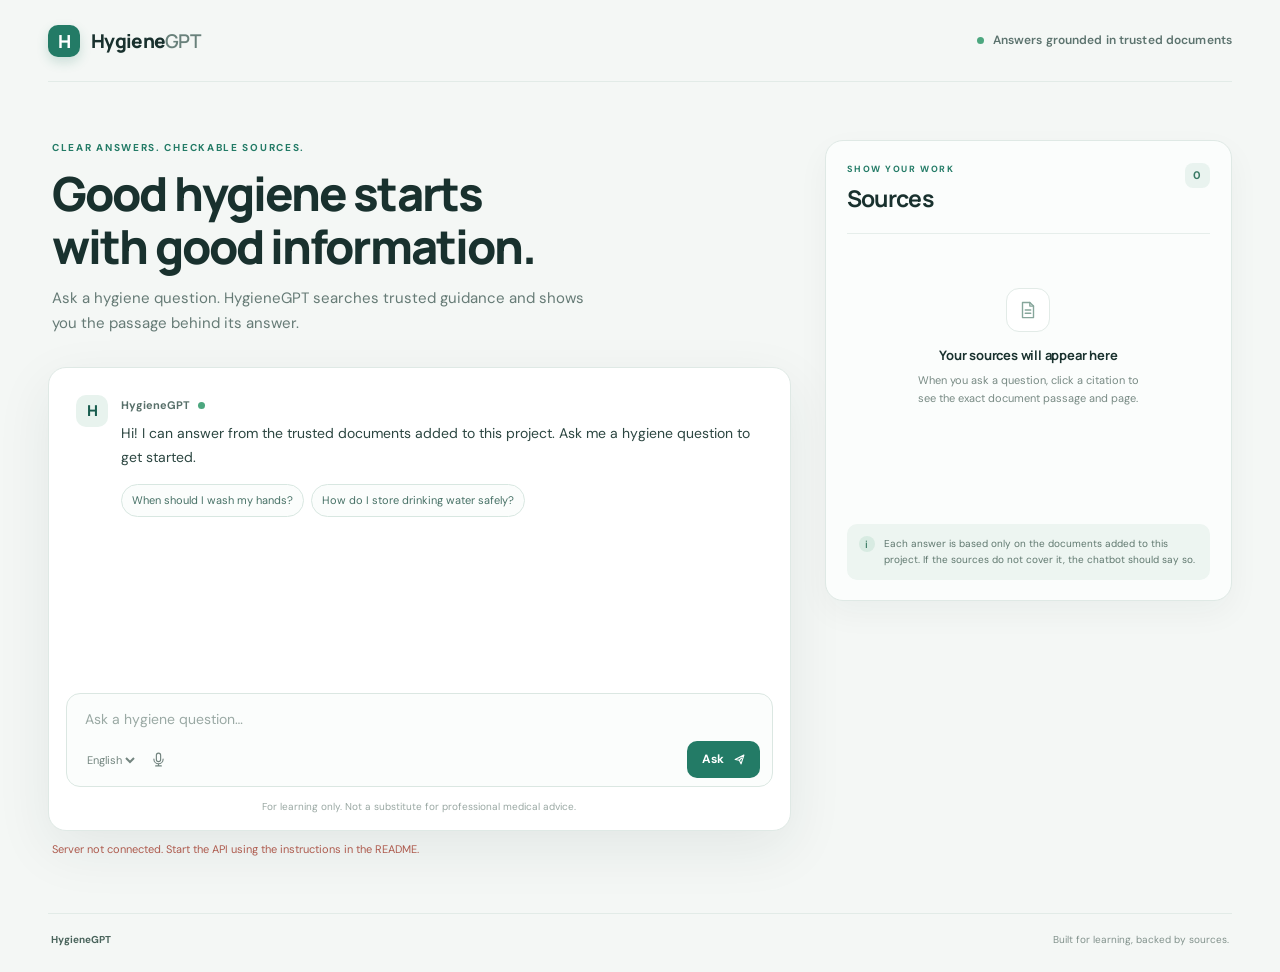
==== frontend/index.html @ 1ba76d88 "Fix project layout and runtime dependencies" ====
<!doctype html>
<html lang="en">
  <head>
    <meta charset="utf-8" />
    <meta name="viewport" content="width=device-width, initial-scale=1" />
    <meta name="theme-color" content="#f4f7f5" />
    <meta name="description" content="Ask hygiene questions and check the trusted source passages behind each answer." />
    <title>HygieneGPT — answers you can verify</title>
    <link rel="preconnect" href="https://fonts.googleapis.com" />
    <link rel="preconnect" href="https://fonts.gstatic.com" crossorigin />
    <link href="https://fonts.googleapis.com/css2?family=DM+Sans:wght@400;500;600;700&family=Manrope:wght@500;600;700;800&display=swap" rel="stylesheet" />
    <link rel="stylesheet" href="styles.css" />
  </head>
  <body>
    <div class="page-shell">
      <header class="topbar">
        <a class="brand" href="#" aria-label="HygieneGPT home">
          <span class="brand-mark" aria-hidden="true">H</span>
          <span>Hygiene<span class="brand-light">GPT</span></span>
        </a>
        <div class="trust-label"><span class="status-dot"></span> Answers grounded in trusted documents</div>
      </header>

      <main class="layout">
        <section class="chat-column" aria-labelledby="page-title">
          <div class="intro">
            <p class="eyebrow">CLEAR ANSWERS. CHECKABLE SOURCES.</p>
            <h1 id="page-title">Good hygiene starts<br />with good information.</h1>
            <p class="intro-copy">Ask a hygiene question. HygieneGPT searches trusted guidance and shows you the passage behind its answer.</p>
          </div>

          <section class="chat-card" aria-label="HygieneGPT chat">
            <div id="conversation" class="conversation" aria-live="polite">
              <div class="message assistant-message welcome-message">
                <div class="avatar" aria-hidden="true">H</div>
                <div class="message-content">
                  <div class="message-label">HygieneGPT <span class="label-dot"></span></div>
                  <p>Hi! I can answer from the trusted documents added to this project. Ask me a hygiene question to get started.</p>
                  <div class="suggestions" aria-label="Example questions">
                    <button class="suggestion" type="button">When should I wash my hands?</button>
                    <button class="suggestion" type="button">How do I store drinking water safely?</button>
                  </div>
                </div>
              </div>
            </div>

            <form id="chat-form" class="composer">
              <label class="sr-only" for="question-input">Ask a hygiene question</label>
              <textarea id="question-input" rows="1" maxlength="1000" placeholder="Ask a hygiene question…" required></textarea>
              <div class="composer-actions">
                <div class="voice-controls">
                  <label class="sr-only" for="voice-language">Voice language</label>
                  <select id="voice-language" aria-label="Voice language">
                    <option value="en-IN">English</option>
                    <option value="ta-IN">தமிழ்</option>
                  </select>
                  <button id="mic-button" class="icon-button" type="button" aria-label="Speak your question" title="Speak your question">
                    <svg viewBox="0 0 24 24" aria-hidden="true"><rect x="9" y="3" width="6" height="12" rx="3"></rect><path d="M5.5 11.5a6.5 6.5 0 0 0 13 0M12 18v3m-4 0h8"></path></svg>
                  </button>
                </div>
                <button id="send-button" class="send-button" type="submit" aria-label="Send question">
                  <span>Ask</span>
                  <svg viewBox="0 0 24 24" aria-hidden="true"><path d="m5 12 14-7-4.5 14-2.7-5.8L5 12Z"></path><path d="m11.8 13.2 3.6-3.6"></path></svg>
                </button>
              </div>
            </form>
            <p class="fine-print">For learning only. Not a substitute for professional medical advice.</p>
          </section>

          <div id="connection-status" class="connection-status" role="status">Connecting to the HygieneGPT server…</div>
        </section>

        <aside class="sources-column" aria-labelledby="sources-title">
          <div class="sources-heading">
            <div>
              <p class="eyebrow">SHOW YOUR WORK</p>
              <h2 id="sources-title">Sources</h2>
            </div>
            <span class="source-count" id="source-count">0</span>
          </div>
          <div id="sources-list" class="sources-list">
            <div class="empty-sources">
              <div class="empty-icon" aria-hidden="true">
                <svg viewBox="0 0 24 24"><path d="M6 3.75h8l4 4v12.5H6z"></path><path d="M14 3.75v4h4M9 12h6m-6 3.5h6"></path></svg>
              </div>
              <h3>Your sources will appear here</h3>
              <p>When you ask a question, click a citation to see the exact document passage and page.</p>
            </div>
          </div>
          <div class="source-note"><span class="note-icon" aria-hidden="true">i</span><p>Each answer is based only on the documents added to this project. If the sources do not cover it, the chatbot should say so.</p></div>
        </aside>
      </main>

      <footer class="footer"><span>HygieneGPT</span><span>Built for learning, backed by sources.</span></footer>
    </div>
    <script src="app.js" defer></script>
  </body>
</html>
---- frontend/styles.css ----
:root {
  color-scheme: light;
  --ink: #19312e;
  --muted: #667b76;
  --line: #dfe9e5;
  --green: #237b66;
  --green-dark: #185c4e;
  --mint: #e8f3ee;
  --paper: #ffffff;
  --wash: #f4f7f5;
  --shadow: 0 18px 55px rgba(22, 56, 47, 0.08);
}

* { box-sizing: border-box; }

body {
  margin: 0;
  background: var(--wash);
  color: var(--ink);
  font-family: "DM Sans", sans-serif;
  line-height: 1.55;
}

button, textarea, select { font: inherit; }
button { cursor: pointer; }

.page-shell { max-width: 1320px; margin: 0 auto; padding: 0 48px; }
.topbar { height: 82px; display: flex; align-items: center; justify-content: space-between; border-bottom: 1px solid #e2ebe7; }
.brand { display: inline-flex; align-items: center; gap: 11px; color: var(--ink); text-decoration: none; font: 800 19px Manrope, sans-serif; letter-spacing: -0.7px; }
.brand-mark { width: 32px; height: 32px; display: grid; place-items: center; border-radius: 10px; background: var(--green); color: white; font: 800 18px Manrope, sans-serif; box-shadow: 0 5px 12px rgba(35, 123, 102, .2); }
.brand-light { font-weight: 600; color: #69817b; }
.trust-label { display: flex; align-items: center; gap: 9px; color: #5c736e; font-size: 12px; font-weight: 600; letter-spacing: .01em; }
.status-dot, .label-dot { width: 7px; height: 7px; display: inline-block; border-radius: 50%; background: #4ca77f; }

.layout { display: grid; grid-template-columns: minmax(0, 1.55fr) minmax(290px, .85fr); gap: 34px; padding: 58px 0 55px; align-items: start; }
.intro { margin: 0 0 30px 4px; }
.eyebrow { margin: 0 0 11px; color: var(--green); font-size: 10px; font-weight: 700; letter-spacing: .17em; }
h1, h2, h3, p { margin-top: 0; }
h1, h2, h3 { font-family: Manrope, sans-serif; }
h1 { margin-bottom: 13px; font-size: clamp(32px, 4.1vw, 47px); line-height: 1.13; letter-spacing: -1.9px; font-weight: 800; }
.intro-copy { max-width: 560px; margin-bottom: 0; color: var(--muted); font-size: 15px; line-height: 1.7; }

.chat-card { overflow: hidden; border: 1px solid var(--line); border-radius: 18px; background: var(--paper); box-shadow: var(--shadow); }
.conversation { min-height: 325px; max-height: 530px; overflow-y: auto; padding: 27px 27px 20px; scroll-behavior: smooth; }
.message { display: flex; align-items: flex-start; gap: 13px; margin-bottom: 22px; }
.avatar { flex: 0 0 32px; width: 32px; height: 32px; display: grid; place-items: center; border-radius: 10px; background: var(--mint); color: var(--green-dark); font: 800 15px Manrope, sans-serif; }
.message-content { min-width: 0; flex: 1; }
.message-label { display: flex; align-items: center; gap: 8px; margin: 2px 0 7px; color: #58706a; font-size: 11px; font-weight: 700; }
.message-content p { margin-bottom: 0; color: #2c4641; font-size: 14px; line-height: 1.72; white-space: pre-wrap; overflow-wrap: anywhere; }
.user-message { justify-content: flex-end; }
.user-message .message-content { flex: 0 1 auto; max-width: 82%; padding: 12px 15px; border-radius: 15px 15px 4px 15px; background: var(--green); color: white; }
.user-message .message-content p { color: white; }
.user-message .message-label { display: none; }
.user-avatar { background: #e9efed; color: #657771; }
.assistant-answer { margin-top: 10px; }
.citation-inline { display: inline; margin: 0 1px; padding: 0 4px; border: 0; border-radius: 5px; background: #e4f2ec; color: #166149; font-size: .88em; font-weight: 700; }
.citation-inline:hover, .citation-inline:focus-visible { outline: 2px solid #5bb095; outline-offset: 1px; }
.suggestions { display: flex; flex-wrap: wrap; gap: 7px; margin-top: 15px; }
.suggestion { padding: 7px 10px; border: 1px solid #d8e7e1; border-radius: 999px; background: #fbfdfc; color: #477166; font-size: 11px; transition: background .15s, border-color .15s; }
.suggestion:hover { background: var(--mint); border-color: #b5d6c9; }
.message-tools { display: flex; gap: 8px; margin-top: 10px; }
.speak-answer { display: inline-flex; align-items: center; gap: 5px; padding: 0; border: 0; background: transparent; color: #71837e; font-size: 11px; }
.speak-answer svg { width: 14px; height: 14px; fill: none; stroke: currentColor; stroke-width: 1.6; stroke-linecap: round; stroke-linejoin: round; }
.typing-indicator { color: #71837e; font-size: 13px; }

.composer { margin: 0 17px; padding: 13px 12px 8px 16px; border: 1px solid #dbe7e2; border-radius: 14px; background: #fbfdfc; transition: border-color .15s, box-shadow .15s; }
.composer:focus-within { border-color: #8bbfac; box-shadow: 0 0 0 3px rgba(73, 155, 125, .11); }
.composer textarea { display: block; width: 100%; max-height: 105px; resize: none; border: 0; outline: 0; background: transparent; color: var(--ink); font-size: 14px; line-height: 1.55; }
.composer textarea::placeholder { color: #9aa9a4; }
.composer-actions { display: flex; align-items: center; justify-content: space-between; margin-top: 9px; }
.voice-controls { display: flex; align-items: center; gap: 5px; }
.voice-controls select { max-width: 92px; border: 0; outline: 0; background: transparent; color: #73857f; font-size: 11px; cursor: pointer; }
.icon-button { width: 30px; height: 30px; display: grid; place-items: center; border: 0; border-radius: 9px; background: transparent; color: #71837e; }
.icon-button:hover { background: #e9f2ee; color: var(--green); }
.icon-button svg { width: 17px; height: 17px; fill: none; stroke: currentColor; stroke-width: 1.6; stroke-linecap: round; stroke-linejoin: round; }
.icon-button.listening { background: #fae8e6; color: #bd5348; animation: pulse 1.2s ease-in-out infinite; }
.send-button { display: flex; align-items: center; gap: 8px; padding: 9px 13px 9px 15px; border: 0; border-radius: 10px; background: var(--green); color: white; font-size: 12px; font-weight: 700; transition: background .15s, transform .15s; }
.send-button:hover { background: var(--green-dark); transform: translateY(-1px); }
.send-button:disabled { opacity: .6; cursor: wait; transform: none; }
.send-button svg { width: 15px; height: 15px; fill: none; stroke: currentColor; stroke-width: 1.8; stroke-linecap: round; stroke-linejoin: round; }
.fine-print { margin: 12px 18px 15px; color: #9aa8a3; text-align: center; font-size: 10px; }
.connection-status { min-height: 22px; padding: 10px 4px 0; color: #71827c; font-size: 11px; }
.connection-status.online { color: #3e846b; }
.connection-status.offline { color: #ae5b4e; }

.sources-column { padding: 22px 21px 20px; border: 1px solid var(--line); border-radius: 18px; background: #fbfdfc; box-shadow: 0 12px 32px rgba(22, 56, 47, .045); }
.sources-heading { display: flex; justify-content: space-between; align-items: flex-start; padding-bottom: 16px; border-bottom: 1px solid #e6eeeb; }
.sources-heading .eyebrow { margin-bottom: 4px; font-size: 9px; }
h2 { margin: 0; font-size: 23px; letter-spacing: -.7px; }
.source-count { min-width: 25px; height: 25px; display: grid; place-items: center; border-radius: 8px; background: #e9f3ef; color: #397964; font-size: 11px; font-weight: 700; }
.sources-list { min-height: 290px; padding: 17px 0; }
.empty-sources { padding: 37px 10px 28px; text-align: center; }
.empty-icon { width: 44px; height: 44px; display: grid; place-items: center; margin: 0 auto 13px; border: 1px solid #e2ebe7; border-radius: 13px; background: white; color: #86a69b; }
.empty-icon svg { width: 22px; height: 22px; fill: none; stroke: currentColor; stroke-width: 1.5; stroke-linecap: round; stroke-linejoin: round; }
.empty-sources h3 { margin-bottom: 6px; font-size: 13px; letter-spacing: -.2px; }
.empty-sources p { max-width: 235px; margin: 0 auto; color: #788a84; font-size: 11px; line-height: 1.65; }
.source-card { margin-bottom: 12px; padding: 13px; border: 1px solid #e2ebe7; border-radius: 12px; background: white; transition: border-color .15s, background .15s, box-shadow .15s; scroll-margin: 16px; }
.source-card:last-child { margin-bottom: 0; }
.source-card.highlighted { border-color: #72b399; background: #f4fbf7; box-shadow: 0 0 0 3px rgba(80, 160, 127, .11); }
.source-card-top { display: flex; justify-content: space-between; gap: 8px; align-items: flex-start; margin-bottom: 8px; }
.source-id { flex: 0 0 auto; padding: 3px 6px; border-radius: 5px; background: #e8f3ee; color: #277459; font-size: 9px; font-weight: 700; }
.source-title { margin: 0; color: #294640; font-size: 11px; font-weight: 700; line-height: 1.45; }
.source-meta { margin: 3px 0 8px; color: #82918c; font-size: 10px; }
.source-excerpt { margin: 0; padding: 9px; border-left: 2px solid #a9cfbd; border-radius: 0 6px 6px 0; background: #f7faf8; color: #62756e; font-size: 10px; line-height: 1.6; white-space: pre-wrap; }
.source-link { display: inline-block; margin-top: 8px; color: #277459; font-size: 10px; font-weight: 700; text-decoration: none; }
.source-link:hover { text-decoration: underline; }
.source-note { display: flex; gap: 9px; padding: 12px; border-radius: 10px; background: #edf5f1; }
.note-icon { flex: 0 0 auto; width: 16px; height: 16px; display: grid; place-items: center; border-radius: 50%; background: #d8ebe2; color: #45826c; font: 700 10px Manrope, sans-serif; }
.source-note p { margin: 0; color: #60786f; font-size: 10px; line-height: 1.6; }
.footer { display: flex; justify-content: space-between; padding: 18px 3px 25px; border-top: 1px solid #e2ebe7; color: #82928c; font-size: 10px; }
.footer span:first-child { color: #49635b; font-weight: 700; }
.sr-only { position: absolute; width: 1px; height: 1px; padding: 0; margin: -1px; overflow: hidden; clip: rect(0,0,0,0); white-space: nowrap; border: 0; }

@keyframes pulse { 50% { box-shadow: 0 0 0 5px rgba(189, 83, 72, .12); } }

@media (max-width: 900px) {
  .page-shell { padding: 0 28px; }
  .layout { grid-template-columns: minmax(0, 1.3fr) minmax(260px, .8fr); gap: 20px; }
}
@media (max-width: 720px) {
  .page-shell { padding: 0 18px; }
  .topbar { height: 68px; }
  .trust-label { max-width: 150px; font-size: 10px; text-align: right; }
  .layout { grid-template-columns: 1fr; gap: 23px; padding: 39px 0 38px; }
  .intro { margin-left: 2px; }
  h1 { font-size: 36px; }
  .conversation { min-height: 300px; padding: 21px 18px 15px; }
  .sources-column { padding: 18px; }
  .sources-list { min-height: 120px; }
  .empty-sources { padding: 20px 10px; }
  .footer { padding-bottom: 20px; }
}
@media (max-width: 390px) {
  .page-shell { padding: 0 13px; }
  .brand { font-size: 17px; }
  .trust-label { max-width: 130px; font-size: 9px; }
  h1 { font-size: 32px; }
}
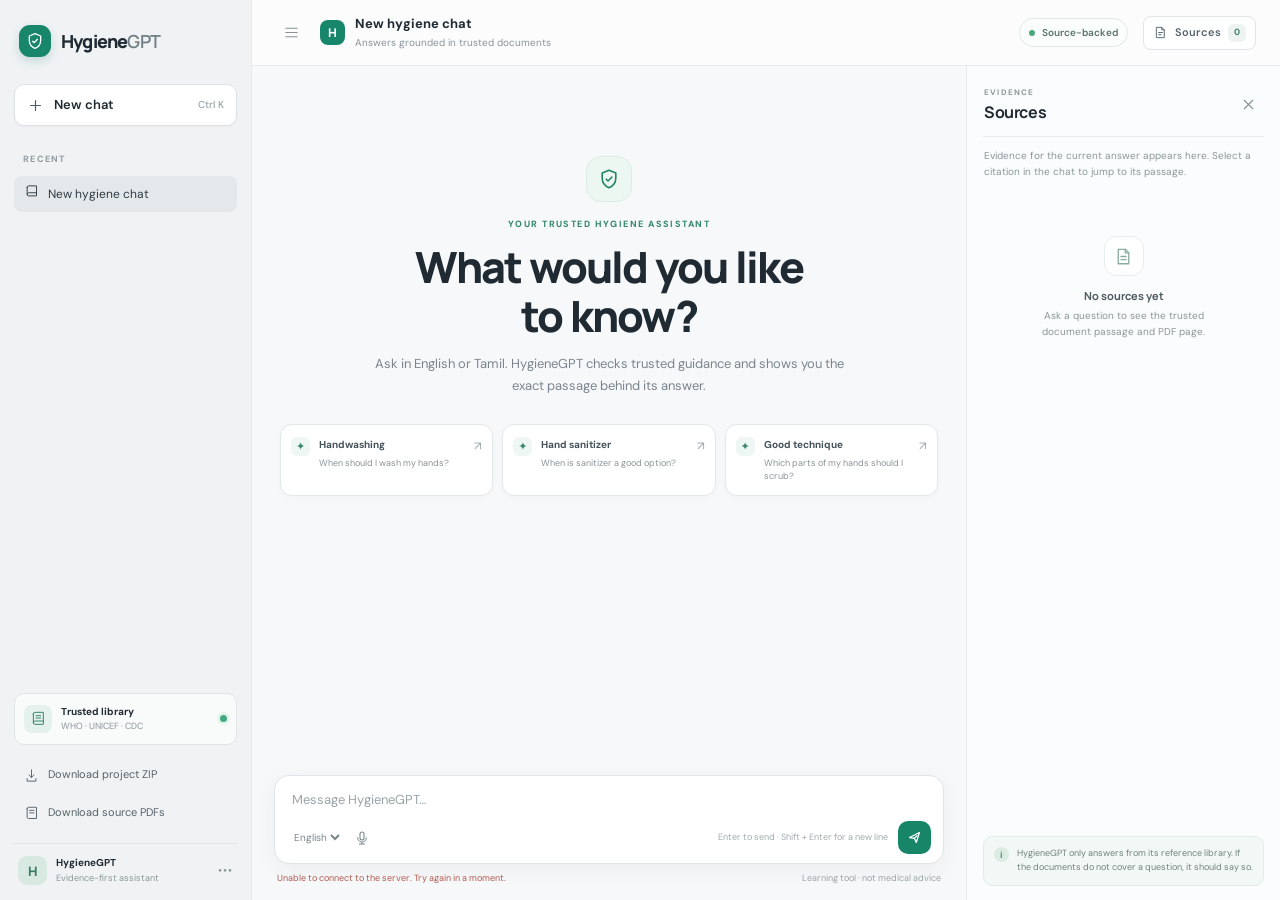
==== commit 9aa3c581: "Refresh the chatbot interface" ====
--- a/frontend/index.html
+++ b/frontend/index.html
@@ -3,95 +3,173 @@
   <head>
     <meta charset="utf-8" />
     <meta name="viewport" content="width=device-width, initial-scale=1" />
-    <meta name="theme-color" content="#f4f7f5" />
-    <meta name="description" content="Ask hygiene questions and check the trusted source passages behind each answer." />
-    <title>HygieneGPT — answers you can verify</title>
+    <meta name="theme-color" content="#f7f8fa" />
+    <meta name="description" content="A hygiene assistant that answers from trusted sources and shows the evidence behind every answer." />
+    <title>HygieneGPT — trusted answers</title>
     <link rel="preconnect" href="https://fonts.googleapis.com" />
     <link rel="preconnect" href="https://fonts.gstatic.com" crossorigin />
     <link href="https://fonts.googleapis.com/css2?family=DM+Sans:wght@400;500;600;700&family=Manrope:wght@500;600;700;800&display=swap" rel="stylesheet" />
     <link rel="stylesheet" href="styles.css" />
   </head>
   <body>
-    <div class="page-shell">
-      <header class="topbar">
-        <a class="brand" href="#" aria-label="HygieneGPT home">
-          <span class="brand-mark" aria-hidden="true">H</span>
-          <span>Hygiene<span class="brand-light">GPT</span></span>
+    <div class="app-shell" id="app-shell">
+      <aside class="sidebar" id="sidebar" aria-label="Chat navigation">
+        <a class="brand" href="/" aria-label="HygieneGPT home">
+          <span class="brand-mark" aria-hidden="true">
+            <svg viewBox="0 0 24 24"><path d="M12 3.2 5.2 6v5.3c0 4.3 2.8 7.8 6.8 9.5 4-1.7 6.8-5.2 6.8-9.5V6L12 3.2Z"></path><path d="m9.2 12.2 1.8 1.8 3.9-4"></path></svg>
+          </span>
+          <span class="brand-name">Hygiene<span>GPT</span></span>
         </a>
-        <div class="trust-label"><span class="status-dot"></span> Answers grounded in trusted documents</div>
-      </header>
 
-      <main class="layout">
-        <section class="chat-column" aria-labelledby="page-title">
-          <div class="intro">
-            <p class="eyebrow">CLEAR ANSWERS. CHECKABLE SOURCES.</p>
-            <h1 id="page-title">Good hygiene starts<br />with good information.</h1>
-            <p class="intro-copy">Ask a hygiene question. HygieneGPT searches trusted guidance and shows you the passage behind its answer.</p>
+        <button id="new-chat-button" class="new-chat-button" type="button">
+          <svg viewBox="0 0 24 24" aria-hidden="true"><path d="M12 5v14M5 12h14"></path></svg>
+          <span>New chat</span>
+          <span class="shortcut">Ctrl K</span>
+        </button>
+
+        <div class="sidebar-section">
+          <p class="sidebar-label">RECENT</p>
+          <nav id="history-list" class="history-list" aria-label="Recent chats"></nav>
+          <p id="history-empty" class="history-empty">Your chats in this tab will show here.</p>
+        </div>
+
+        <div class="sidebar-spacer"></div>
+
+        <section class="library-card" aria-label="Trusted reference library">
+          <div class="library-icon" aria-hidden="true">
+            <svg viewBox="0 0 24 24"><path d="M5 4.5A2.5 2.5 0 0 1 7.5 2H20v18H7.5A2.5 2.5 0 0 1 5 17.5v-13Z"></path><path d="M5 17.5A2.5 2.5 0 0 1 7.5 15H20M9 7h7m-7 3.5h7"></path></svg>
           </div>
+          <div>
+            <strong>Trusted library</strong>
+            <span>WHO · UNICEF · CDC</span>
+          </div>
+          <span class="library-status" aria-label="Available"></span>
+        </section>
 
-          <section class="chat-card" aria-label="HygieneGPT chat">
-            <div id="conversation" class="conversation" aria-live="polite">
-              <div class="message assistant-message welcome-message">
-                <div class="avatar" aria-hidden="true">H</div>
-                <div class="message-content">
-                  <div class="message-label">HygieneGPT <span class="label-dot"></span></div>
-                  <p>Hi! I can answer from the trusted documents added to this project. Ask me a hygiene question to get started.</p>
-                  <div class="suggestions" aria-label="Example questions">
-                    <button class="suggestion" type="button">When should I wash my hands?</button>
-                    <button class="suggestion" type="button">How do I store drinking water safely?</button>
+        <div class="download-links">
+          <a href="/downloads/HygieneGPT-Chatbot-Starter.zip" download>
+            <svg viewBox="0 0 24 24" aria-hidden="true"><path d="M12 3v12m0 0 4-4m-4 4-4-4M5 17v4h14v-4"></path></svg>
+            <span>Download project ZIP</span>
+          </a>
+          <a href="/downloads/HygieneGPT-Trusted-References.zip" download>
+            <svg viewBox="0 0 24 24" aria-hidden="true"><path d="M5 4.5A2.5 2.5 0 0 1 7.5 2H20v18H7.5A2.5 2.5 0 0 1 5 17.5v-13Z"></path><path d="M9 7h7m-7 4h7"></path></svg>
+            <span>Download source PDFs</span>
+          </a>
+        </div>
+
+        <div class="sidebar-user">
+          <span class="user-avatar" aria-hidden="true">H</span>
+          <span class="user-label"><strong>HygieneGPT</strong><small>Evidence-first assistant</small></span>
+          <span class="more-dots" aria-hidden="true">•••</span>
+        </div>
+      </aside>
+
+      <main class="main-area">
+        <header class="topbar">
+          <button id="sidebar-toggle" class="header-icon mobile-only" type="button" aria-label="Open chat menu">
+            <svg viewBox="0 0 24 24" aria-hidden="true"><path d="M4 6h16M4 12h16M4 18h16"></path></svg>
+          </button>
+          <div class="topbar-title">
+            <span class="mobile-brand-mark" aria-hidden="true">H</span>
+            <div><strong id="active-chat-title">New hygiene chat</strong><span>Answers grounded in trusted documents</span></div>
+          </div>
+          <div class="topbar-actions">
+            <span class="trust-pill"><span class="status-dot"></span> Source-backed</span>
+            <button id="sources-toggle" class="sources-toggle" type="button" aria-expanded="true" aria-controls="sources-panel">
+              <svg viewBox="0 0 24 24" aria-hidden="true"><path d="M6 3.75h8l4 4v12.5H6z"></path><path d="M14 3.75v4h4M9 12h6m-6 3.5h4"></path></svg>
+              <span>Sources</span>
+              <span class="source-count" id="source-count">0</span>
+            </button>
+          </div>
+        </header>
+
+        <div class="workspace" id="workspace">
+          <section class="chat-panel" aria-label="Chat">
+            <div class="chat-scroll-area">
+              <section id="welcome" class="welcome">
+                <div class="welcome-mark" aria-hidden="true">
+                  <svg viewBox="0 0 24 24"><path d="M12 3.2 5.2 6v5.3c0 4.3 2.8 7.8 6.8 9.5 4-1.7 6.8-5.2 6.8-9.5V6L12 3.2Z"></path><path d="m9.2 12.2 1.8 1.8 3.9-4"></path></svg>
+                </div>
+                <p class="welcome-eyebrow">YOUR TRUSTED HYGIENE ASSISTANT</p>
+                <h1>What would you like<br class="desktop-break" /> to know?</h1>
+                <p class="welcome-copy">Ask in English or Tamil. HygieneGPT checks trusted guidance and shows you the exact passage behind its answer.</p>
+                <div class="suggestions" aria-label="Suggested questions">
+                  <button class="suggestion" type="button">
+                    <span class="suggestion-icon" aria-hidden="true">✦</span>
+                    <span><strong>Handwashing</strong><small>When should I wash my hands?</small></span>
+                    <span class="suggestion-arrow" aria-hidden="true">↗</span>
+                  </button>
+                  <button class="suggestion" type="button">
+                    <span class="suggestion-icon" aria-hidden="true">✦</span>
+                    <span><strong>Hand sanitizer</strong><small>When is sanitizer a good option?</small></span>
+                    <span class="suggestion-arrow" aria-hidden="true">↗</span>
+                  </button>
+                  <button class="suggestion" type="button">
+                    <span class="suggestion-icon" aria-hidden="true">✦</span>
+                    <span><strong>Good technique</strong><small>Which parts of my hands should I scrub?</small></span>
+                    <span class="suggestion-arrow" aria-hidden="true">↗</span>
+                  </button>
+                </div>
+              </section>
+
+              <div id="conversation" class="conversation" aria-live="polite"></div>
+            </div>
+
+            <div class="composer-area">
+              <form id="chat-form" class="composer">
+                <label class="sr-only" for="question-input">Ask a hygiene question</label>
+                <textarea id="question-input" rows="1" maxlength="1000" placeholder="Message HygieneGPT…" required></textarea>
+                <div class="composer-toolbar">
+                  <div class="voice-controls">
+                    <label class="sr-only" for="voice-language">Voice language</label>
+                    <select id="voice-language" aria-label="Voice language">
+                      <option value="en-IN">English</option>
+                      <option value="ta-IN">தமிழ்</option>
+                    </select>
+                    <button id="mic-button" class="icon-button" type="button" aria-label="Speak your question" title="Speak your question">
+                      <svg viewBox="0 0 24 24" aria-hidden="true"><rect x="9" y="3" width="6" height="12" rx="3"></rect><path d="M5.5 11.5a6.5 6.5 0 0 0 13 0M12 18v3m-4 0h8"></path></svg>
+                    </button>
                   </div>
+                  <span class="composer-hint">Enter to send · Shift + Enter for a new line</span>
+                  <button id="send-button" class="send-button" type="submit" aria-label="Send message">
+                    <svg viewBox="0 0 24 24" aria-hidden="true"><path d="m5 12 14-7-4.5 14-2.7-5.8L5 12Z"></path><path d="m11.8 13.2 3.6-3.6"></path></svg>
+                  </button>
                 </div>
+              </form>
+              <div class="composer-footer">
+                <span id="connection-status" class="connection-status" role="status">Connecting to the trusted library…</span>
+                <span class="fine-print">Learning tool · not medical advice</span>
               </div>
             </div>
-
-            <form id="chat-form" class="composer">
-              <label class="sr-only" for="question-input">Ask a hygiene question</label>
-              <textarea id="question-input" rows="1" maxlength="1000" placeholder="Ask a hygiene question…" required></textarea>
-              <div class="composer-actions">
-                <div class="voice-controls">
-                  <label class="sr-only" for="voice-language">Voice language</label>
-                  <select id="voice-language" aria-label="Voice language">
-                    <option value="en-IN">English</option>
-                    <option value="ta-IN">தமிழ்</option>
-                  </select>
-                  <button id="mic-button" class="icon-button" type="button" aria-label="Speak your question" title="Speak your question">
-                    <svg viewBox="0 0 24 24" aria-hidden="true"><rect x="9" y="3" width="6" height="12" rx="3"></rect><path d="M5.5 11.5a6.5 6.5 0 0 0 13 0M12 18v3m-4 0h8"></path></svg>
-                  </button>
-                </div>
-                <button id="send-button" class="send-button" type="submit" aria-label="Send question">
-                  <span>Ask</span>
-                  <svg viewBox="0 0 24 24" aria-hidden="true"><path d="m5 12 14-7-4.5 14-2.7-5.8L5 12Z"></path><path d="m11.8 13.2 3.6-3.6"></path></svg>
-                </button>
-              </div>
-            </form>
-            <p class="fine-print">For learning only. Not a substitute for professional medical advice.</p>
           </section>
 
-          <div id="connection-status" class="connection-status" role="status">Connecting to the HygieneGPT server…</div>
-        </section>
-
-        <aside class="sources-column" aria-labelledby="sources-title">
-          <div class="sources-heading">
-            <div>
-              <p class="eyebrow">SHOW YOUR WORK</p>
-              <h2 id="sources-title">Sources</h2>
+          <aside id="sources-panel" class="sources-column" aria-labelledby="sources-title">
+            <div class="sources-heading">
+              <div>
+                <p class="sources-kicker">EVIDENCE</p>
+                <h2 id="sources-title">Sources</h2>
+              </div>
+              <button id="sources-close" class="header-icon" type="button" aria-label="Close sources panel">
+                <svg viewBox="0 0 24 24" aria-hidden="true"><path d="m6 6 12 12M18 6 6 18"></path></svg>
+              </button>
             </div>
-            <span class="source-count" id="source-count">0</span>
-          </div>
-          <div id="sources-list" class="sources-list">
-            <div class="empty-sources">
-              <div class="empty-icon" aria-hidden="true">
-                <svg viewBox="0 0 24 24"><path d="M6 3.75h8l4 4v12.5H6z"></path><path d="M14 3.75v4h4M9 12h6m-6 3.5h6"></path></svg>
+            <p class="sources-description">Evidence for the current answer appears here. Select a citation in the chat to jump to its passage.</p>
+            <div id="sources-list" class="sources-list">
+              <div class="empty-sources">
+                <div class="empty-icon" aria-hidden="true">
+                  <svg viewBox="0 0 24 24"><path d="M6 3.75h8l4 4v12.5H6z"></path><path d="M14 3.75v4h4M9 12h6m-6 3.5h6"></path></svg>
+                </div>
+                <h3>No sources yet</h3>
+                <p>Ask a question to see the trusted document passage and PDF page.</p>
               </div>
-              <h3>Your sources will appear here</h3>
-              <p>When you ask a question, click a citation to see the exact document passage and page.</p>
             </div>
-          </div>
-          <div class="source-note"><span class="note-icon" aria-hidden="true">i</span><p>Each answer is based only on the documents added to this project. If the sources do not cover it, the chatbot should say so.</p></div>
-        </aside>
+            <div class="source-note">
+              <span class="note-icon" aria-hidden="true">i</span>
+              <p>HygieneGPT only answers from its reference library. If the documents do not cover a question, it should say so.</p>
+            </div>
+          </aside>
+        </div>
       </main>
-
-      <footer class="footer"><span>HygieneGPT</span><span>Built for learning, backed by sources.</span></footer>
     </div>
     <script src="app.js" defer></script>
   </body>
--- a/frontend/styles.css
+++ b/frontend/styles.css
@@ -1,138 +1,197 @@
 :root {
   color-scheme: light;
-  --ink: #19312e;
-  --muted: #667b76;
-  --line: #dfe9e5;
-  --green: #237b66;
-  --green-dark: #185c4e;
-  --mint: #e8f3ee;
-  --paper: #ffffff;
-  --wash: #f4f7f5;
-  --shadow: 0 18px 55px rgba(22, 56, 47, 0.08);
+  --ink: #202a32;
+  --muted: #7b858d;
+  --line: #e4e8eb;
+  --green: #168568;
+  --green-dark: #0e6c54;
+  --mint: #e8f4ef;
+  --paper: #fff;
+  --canvas: #f7f8fa;
+  --sidebar: #f0f2f4;
+  --shadow: 0 12px 40px rgba(31, 48, 57, .06);
 }
-
 * { box-sizing: border-box; }
-
-body {
-  margin: 0;
-  background: var(--wash);
-  color: var(--ink);
-  font-family: "DM Sans", sans-serif;
-  line-height: 1.55;
+html, body { width: 100%; min-height: 100%; margin: 0; }
+body { background: var(--canvas); color: var(--ink); font: 14px/1.55 "DM Sans", system-ui, sans-serif; }
+button, textarea, select { font: inherit; }
+button { color: inherit; cursor: pointer; }
+button:focus-visible, a:focus-visible, select:focus-visible, textarea:focus-visible { outline: 3px solid rgba(22, 133, 104, .28); outline-offset: 2px; }
+.app-shell { min-height: 100dvh; display: grid; grid-template-columns: 252px minmax(0, 1fr); }
+.sidebar { display: flex; flex-direction: column; min-width: 0; height: 100dvh; position: sticky; top: 0; padding: 22px 14px 12px; background: var(--sidebar); border-right: 1px solid #e7eaed; }
+.brand { display: flex; align-items: center; gap: 10px; min-height: 38px; margin: 0 5px 24px; color: var(--ink); text-decoration: none; }
+.brand-mark { width: 32px; height: 32px; display: grid; place-items: center; border-radius: 11px; background: #17866b; color: #fff; box-shadow: 0 4px 10px rgba(18, 121, 93, .2); }
+.brand-mark svg, .welcome-mark svg { width: 20px; height: 20px; fill: none; stroke: currentColor; stroke-width: 1.6; stroke-linecap: round; stroke-linejoin: round; }
+.brand-name { font: 800 18px Manrope, sans-serif; letter-spacing: -.8px; }
+.brand-name span { color: #6e7e83; font-weight: 600; }
+.new-chat-button { width: 100%; display: flex; align-items: center; gap: 10px; min-height: 42px; padding: 0 12px; border: 1px solid #dde2e6; border-radius: 10px; background: #fff; font-size: 13px; font-weight: 600; box-shadow: 0 1px 2px rgba(16, 34, 42, .03); }
+.new-chat-button:hover { border-color: #bdc9c8; background: #fbfcfc; }
+.new-chat-button svg { width: 17px; height: 17px; fill: none; stroke: #4a6066; stroke-width: 1.7; stroke-linecap: round; }
+.shortcut { margin-left: auto; color: #98a2a7; font-size: 10px; font-weight: 500; }
+.sidebar-section { margin-top: 27px; }
+.sidebar-label { margin: 0 9px 9px; color: #929ba0; font-size: 9px; font-weight: 700; letter-spacing: .14em; }
+.history-list { display: grid; gap: 3px; }
+.history-item { width: 100%; overflow: hidden; display: flex; align-items: center; gap: 9px; min-height: 36px; padding: 0 10px; border: 0; border-radius: 8px; background: transparent; color: #56636b; text-align: left; font-size: 12px; }
+.history-item:hover, .history-item.active { background: #e4e8eb; color: #2f3c43; }
+.history-item svg { flex: 0 0 auto; width: 15px; height: 15px; fill: none; stroke: currentColor; stroke-width: 1.5; stroke-linecap: round; stroke-linejoin: round; }
+.history-item span { overflow: hidden; text-overflow: ellipsis; white-space: nowrap; }
+.history-empty { margin: 0 9px; color: #98a1a6; font-size: 11px; line-height: 1.6; }
+.sidebar-spacer { flex: 1; min-height: 16px; }
+.library-card { display: flex; align-items: center; gap: 9px; padding: 10px 9px; border: 1px solid #e0e5e8; border-radius: 10px; background: rgba(255,255,255,.62); }
+.library-icon { width: 28px; height: 28px; flex: 0 0 auto; display: grid; place-items: center; border-radius: 8px; background: #e4f1ec; color: #2e8066; }
+.library-icon svg { width: 16px; height: 16px; fill: none; stroke: currentColor; stroke-width: 1.4; stroke-linecap: round; stroke-linejoin: round; }
+.library-card strong, .library-card span:not(.library-status) { display: block; }
+.library-card strong { font-size: 10px; font-weight: 700; }
+.library-card span:not(.library-status) { margin-top: 1px; color: #8a9599; font-size: 9px; }
+.library-status { width: 7px; height: 7px; flex: 0 0 auto; margin-left: auto; border-radius: 50%; background: #45a77f; box-shadow: 0 0 0 3px #e4f5ed; }
+.download-links { display: grid; gap: 4px; margin: 13px 1px 13px; }
+.download-links a { display: flex; align-items: center; gap: 9px; min-height: 34px; padding: 0 9px; border-radius: 8px; color: #56636b; text-decoration: none; font-size: 11px; }
+.download-links a:hover { background: #e6eaed; color: #30424a; }
+.download-links svg { width: 15px; height: 15px; fill: none; stroke: currentColor; stroke-width: 1.5; stroke-linecap: round; stroke-linejoin: round; }
+.sidebar-user { display: flex; align-items: center; gap: 9px; padding: 12px 4px 3px; border-top: 1px solid #dfe4e7; }
+.user-avatar { width: 29px; height: 29px; display: grid; place-items: center; border-radius: 9px; background: #d7e9e1; color: #397b64; font: 800 13px Manrope, sans-serif; }
+.user-label { min-width: 0; display: grid; line-height: 1.25; }
+.user-label strong { font-size: 10px; font-weight: 700; }
+.user-label small { margin-top: 3px; color: #8b969a; font-size: 9px; }
+.more-dots { margin-left: auto; color: #879297; letter-spacing: 1px; font-size: 11px; }
+.main-area { min-width: 0; min-height: 100dvh; display: flex; flex-direction: column; }
+.topbar { height: 66px; flex: 0 0 auto; display: flex; align-items: center; gap: 14px; padding: 0 24px; border-bottom: 1px solid #e8ebed; background: rgba(255,255,255,.68); }
+.topbar-title { min-width: 0; display: flex; align-items: center; gap: 10px; }
+.topbar-title > div { display: grid; gap: 1px; }
+.topbar-title strong { max-width: 400px; overflow: hidden; text-overflow: ellipsis; white-space: nowrap; font-size: 13px; font-weight: 700; }
+.topbar-title span:not(.mobile-brand-mark) { color: #899398; font-size: 10px; }
+.topbar-actions { display: flex; align-items: center; gap: 15px; margin-left: auto; }
+.trust-pill { display: flex; align-items: center; gap: 7px; padding: 6px 9px; border: 1px solid #e0e9e5; border-radius: 999px; background: #fbfdfc; color: #59736a; font-size: 10px; font-weight: 600; }
+.status-dot { width: 6px; height: 6px; border-radius: 50%; background: #4ca77f; }
+.sources-toggle { display: flex; align-items: center; gap: 7px; padding: 7px 9px; border: 1px solid #e0e5e8; border-radius: 8px; background: #fff; color: #56636b; font-size: 11px; font-weight: 600; }
+.sources-toggle:hover { border-color: #b8c9c3; color: #236c57; }
+.sources-toggle svg { width: 15px; height: 15px; fill: none; stroke: currentColor; stroke-width: 1.5; stroke-linecap: round; stroke-linejoin: round; }
+.source-count { min-width: 18px; height: 18px; display: grid; place-items: center; border-radius: 6px; background: #edf3f0; color: #43816b; font-size: 9px; font-weight: 700; }
+.mobile-only, .mobile-brand-mark { display: none; }
+.header-icon { width: 30px; height: 30px; display: grid; place-items: center; border: 0; border-radius: 7px; background: transparent; color: #849095; }
+.header-icon:hover { background: #f0f3f4; color: #475a60; }
+.header-icon svg { width: 17px; height: 17px; fill: none; stroke: currentColor; stroke-width: 1.6; stroke-linecap: round; }
+.workspace { flex: 1; min-height: 0; display: grid; grid-template-columns: minmax(0, 1fr) 314px; }
+.chat-panel { min-width: 0; min-height: calc(100dvh - 66px); display: flex; flex-direction: column; }
+.chat-scroll-area { flex: 1; min-height: 0; overflow: auto; }
+.welcome { max-width: 810px; margin: clamp(52px, 10vh, 112px) auto 36px; padding: 0 28px; text-align: center; }
+.welcome-mark { width: 46px; height: 46px; display: grid; place-items: center; margin: 0 auto 16px; border: 1px solid #dbece4; border-radius: 15px; background: #ecf7f2; color: #218466; }
+.welcome-mark svg { width: 24px; height: 24px; }
+.welcome-eyebrow { margin: 0 0 10px; color: #31856c; font-size: 9px; font-weight: 700; letter-spacing: .16em; }
+h1, h2, h3 { font-family: Manrope, "DM Sans", sans-serif; }
+.welcome h1 { margin: 0; font-size: clamp(30px, 4vw, 43px); line-height: 1.14; letter-spacing: -1.8px; font-weight: 800; }
+.welcome-copy { max-width: 475px; margin: 13px auto 27px; color: #7b858d; font-size: 13px; line-height: 1.7; }
+.suggestions { display: grid; grid-template-columns: repeat(3, minmax(0, 1fr)); gap: 9px; text-align: left; }
+.suggestion { min-width: 0; display: flex; align-items: flex-start; gap: 9px; padding: 12px 10px; border: 1px solid #e3e8eb; border-radius: 12px; background: #fff; text-align: left; box-shadow: 0 2px 7px rgba(30, 48, 56, .025); transition: border-color .15s, box-shadow .15s, transform .15s; }
+.suggestion:hover { transform: translateY(-2px); border-color: #a8cec0; box-shadow: 0 6px 18px rgba(32, 92, 72, .08); }
+.suggestion-icon { width: 19px; height: 19px; flex: 0 0 auto; display: grid; place-items: center; border-radius: 6px; background: #eef7f3; color: #38866c; font-size: 11px; }
+.suggestion > span:nth-child(2) { min-width: 0; display: grid; gap: 4px; }
+.suggestion strong { color: #435159; font-size: 10px; font-weight: 700; }
+.suggestion small { color: #899398; font-size: 9px; line-height: 1.45; }
+.suggestion-arrow { margin-left: auto; color: #9aa5a8; font-size: 12px; }
+.conversation { width: min(810px, 100%); margin: 0 auto; padding: 0 28px 30px; scroll-behavior: smooth; }
+.message { display: flex; align-items: flex-start; gap: 12px; margin: 21px 0; }
+.avatar { width: 29px; height: 29px; flex: 0 0 auto; display: grid; place-items: center; border-radius: 9px; background: #e7f2ed; color: #28775e; font: 800 13px Manrope, sans-serif; }
+.message-content { min-width: 0; flex: 1; }
+.message-label { display: flex; align-items: center; gap: 7px; margin: 1px 0 6px; color: #59676d; font-size: 10px; font-weight: 700; }
+.label-dot { width: 6px; height: 6px; display: inline-block; border-radius: 50%; background: #50a27e; }
+.message-content p { margin: 0; color: #39474d; font-size: 13px; line-height: 1.75; white-space: pre-wrap; overflow-wrap: anywhere; }
+.user-message { justify-content: flex-end; margin: 19px 0; }
+.user-message .message-content { flex: 0 1 auto; max-width: 80%; padding: 11px 14px; border-radius: 15px 15px 4px 15px; background: #edf0f2; }
+.user-message .message-content p { color: #354249; }
+.user-message .message-label { display: none; }
+.assistant-answer { margin-top: 8px !important; }
+.citation-inline { display: inline; margin: 0 2px; padding: 1px 5px; border: 1px solid #d7ebe3; border-radius: 5px; background: #eff8f4; color: #177452; font-size: .85em; font-weight: 700; }
+.citation-inline:hover, .citation-inline:focus-visible { outline: 2px solid #74b89e; outline-offset: 1px; }
+.message-tools { display: flex; gap: 9px; margin-top: 9px; }
+.speak-answer { display: inline-flex; align-items: center; gap: 5px; padding: 0; border: 0; background: transparent; color: #879297; font-size: 10px; }
+.speak-answer:hover { color: #2d8066; }
+.speak-answer svg { width: 14px; height: 14px; fill: none; stroke: currentColor; stroke-width: 1.6; stroke-linecap: round; stroke-linejoin: round; }
+.typing-indicator { color: #7c8a8e !important; font-size: 12px !important; }
+.typing-indicator::after { display: inline-block; content: ""; width: 15px; animation: dots 1.1s steps(4, end) infinite; }
+.composer-area { width: min(850px, 100%); flex: 0 0 auto; margin: 0 auto; padding: 8px 22px 14px; }
+.composer { padding: 12px 12px 9px 15px; border: 1px solid #dfe5e8; border-radius: 15px; background: #fff; box-shadow: 0 6px 20px rgba(31, 48, 57, .055); transition: border-color .15s, box-shadow .15s; }
+.composer:focus-within { border-color: #9fc9b8; box-shadow: 0 0 0 3px rgba(44, 147, 109, .1), 0 6px 20px rgba(31, 48, 57, .055); }
+.composer textarea { display: block; width: 100%; max-height: 132px; resize: none; border: 0; outline: 0; background: transparent; color: var(--ink); font-size: 13px; line-height: 1.6; }
+.composer textarea::placeholder { color: #9aa4a8; }
+.composer-toolbar { display: flex; align-items: center; gap: 10px; margin-top: 8px; }
+.voice-controls { display: flex; align-items: center; gap: 4px; }
+.voice-controls select { max-width: 86px; border: 0; outline: 0; background: transparent; color: #79878b; font-size: 10px; cursor: pointer; }
+.icon-button { width: 29px; height: 29px; display: grid; place-items: center; border: 0; border-radius: 8px; background: transparent; color: #78868a; }
+.icon-button:hover { background: #edf4f1; color: var(--green); }
+.icon-button svg { width: 16px; height: 16px; fill: none; stroke: currentColor; stroke-width: 1.6; stroke-linecap: round; stroke-linejoin: round; }
+.icon-button.listening { background: #fae8e6; color: #bd5348; animation: pulse 1.2s ease-in-out infinite; }
+.composer-hint { margin-left: auto; color: #a2abae; font-size: 9px; }
+.send-button { width: 33px; height: 33px; display: grid; place-items: center; border: 0; border-radius: 10px; background: #168568; color: #fff; transition: background .15s, transform .15s; }
+.send-button:hover { transform: translateY(-1px); background: #0e6c54; }
+.send-button:disabled { opacity: .6; cursor: wait; transform: none; }
+.send-button svg { width: 17px; height: 17px; fill: none; stroke: currentColor; stroke-width: 1.8; stroke-linecap: round; stroke-linejoin: round; }
+.composer-footer { display: flex; justify-content: space-between; gap: 12px; padding: 8px 3px 0; color: #9aa4a8; font-size: 9px; }
+.connection-status.online { color: #52816d; }
+.connection-status.offline { color: #b35b50; }
+.fine-print { text-align: right; }
+.sources-column { min-width: 0; min-height: calc(100dvh - 66px); display: flex; flex-direction: column; padding: 18px 16px 14px; border-left: 1px solid #e7ebed; background: #fbfcfd; }
+.sources-heading { display: flex; align-items: center; justify-content: space-between; gap: 10px; padding: 2px 1px 13px; border-bottom: 1px solid #e9edef; }
+.sources-kicker { margin: 0 0 3px; color: #8a9999; font-size: 8px; font-weight: 700; letter-spacing: .15em; }
+.sources-heading h2 { margin: 0; font: 700 16px Manrope, sans-serif; letter-spacing: -.4px; }
+.sources-description { margin: 11px 1px 4px; color: #8a969a; font-size: 10px; line-height: 1.55; }
+.sources-list { min-height: 0; flex: 1; overflow-y: auto; padding: 9px 0 12px; }
+.empty-sources { padding: 44px 9px 20px; text-align: center; }
+.empty-icon { width: 40px; height: 40px; display: grid; place-items: center; margin: 0 auto 12px; border: 1px solid #e7ecee; border-radius: 12px; background: #fff; color: #8aaba0; }
+.empty-icon svg { width: 21px; height: 21px; fill: none; stroke: currentColor; stroke-width: 1.5; stroke-linecap: round; stroke-linejoin: round; }
+.empty-sources h3 { margin: 0 0 5px; color: #4c5a60; font: 700 11px Manrope, sans-serif; }
+.empty-sources p { max-width: 210px; margin: 0 auto; color: #8b969a; font-size: 10px; line-height: 1.6; }
+.source-card { margin: 7px 0 10px; padding: 11px; border: 1px solid #e4e9eb; border-radius: 10px; background: #fff; transition: border-color .15s, background .15s, box-shadow .15s; scroll-margin: 10px; }
+.source-card.highlighted { border-color: #78b99e; background: #f3faf6; box-shadow: 0 0 0 3px rgba(80, 160, 127, .1); }
+.source-card-top { display: flex; justify-content: space-between; gap: 8px; align-items: flex-start; margin-bottom: 7px; }
+.source-id { flex: 0 0 auto; padding: 3px 5px; border-radius: 5px; background: #e9f4ef; color: #277558; font-size: 8px; font-weight: 700; }
+.source-title { margin: 0; color: #354950; font-size: 10px; font-weight: 700; line-height: 1.45; }
+.source-meta { margin: 3px 0 0; color: #879499; font-size: 9px; line-height: 1.4; }
+.source-excerpt { max-height: 240px; overflow: auto; margin: 9px 0 0; padding: 8px; border-left: 2px solid #a8cfbd; border-radius: 0 6px 6px 0; background: #f7faf8; color: #65756f; font-size: 9px; line-height: 1.65; white-space: pre-wrap; }
+.source-link { display: inline-block; margin-top: 7px; color: #26775b; font-size: 9px; font-weight: 700; text-decoration: none; }
+.source-link:hover { text-decoration: underline; }
+.source-note { display: flex; gap: 8px; margin-top: auto; padding: 10px; border: 1px solid #e4ece8; border-radius: 9px; background: #f2f8f5; }
+.note-icon { width: 15px; height: 15px; flex: 0 0 auto; display: grid; place-items: center; border-radius: 50%; background: #dbece3; color: #47836d; font: 700 9px Manrope, sans-serif; }
+.source-note p { margin: 0; color: #70827a; font-size: 9px; line-height: 1.55; }
+.mobile-brand-mark { width: 25px; height: 25px; display: grid; place-items: center; border-radius: 8px; background: #17866b; color: #fff; font: 800 12px Manrope, sans-serif; }
+.sr-only { position: absolute; width: 1px; height: 1px; padding: 0; margin: -1px; overflow: hidden; clip: rect(0,0,0,0); white-space: nowrap; border: 0; }
+@keyframes pulse { 50% { box-shadow: 0 0 0 5px rgba(189, 83, 72, .12); } }
+@keyframes dots { 0% { content: ""; } 25% { content: "."; } 50% { content: ".."; } 75%, 100% { content: "..."; } }
+@media (max-width: 1080px) {
+  .app-shell { grid-template-columns: 220px minmax(0, 1fr); }
+  .workspace { grid-template-columns: minmax(0, 1fr) 285px; }
+  .suggestions { grid-template-columns: 1fr; max-width: 430px; margin: 0 auto; }
 }
-
-button, textarea, select { font: inherit; }
-button { cursor: pointer; }
-
-.page-shell { max-width: 1320px; margin: 0 auto; padding: 0 48px; }
-.topbar { height: 82px; display: flex; align-items: center; justify-content: space-between; border-bottom: 1px solid #e2ebe7; }
-.brand { display: inline-flex; align-items: center; gap: 11px; color: var(--ink); text-decoration: none; font: 800 19px Manrope, sans-serif; letter-spacing: -0.7px; }
-.brand-mark { width: 32px; height: 32px; display: grid; place-items: center; border-radius: 10px; background: var(--green); color: white; font: 800 18px Manrope, sans-serif; box-shadow: 0 5px 12px rgba(35, 123, 102, .2); }
-.brand-light { font-weight: 600; color: #69817b; }
-.trust-label { display: flex; align-items: center; gap: 9px; color: #5c736e; font-size: 12px; font-weight: 600; letter-spacing: .01em; }
-.status-dot, .label-dot { width: 7px; height: 7px; display: inline-block; border-radius: 50%; background: #4ca77f; }
-
-.layout { display: grid; grid-template-columns: minmax(0, 1.55fr) minmax(290px, .85fr); gap: 34px; padding: 58px 0 55px; align-items: start; }
-.intro { margin: 0 0 30px 4px; }
-.eyebrow { margin: 0 0 11px; color: var(--green); font-size: 10px; font-weight: 700; letter-spacing: .17em; }
-h1, h2, h3, p { margin-top: 0; }
-h1, h2, h3 { font-family: Manrope, sans-serif; }
-h1 { margin-bottom: 13px; font-size: clamp(32px, 4.1vw, 47px); line-height: 1.13; letter-spacing: -1.9px; font-weight: 800; }
-.intro-copy { max-width: 560px; margin-bottom: 0; color: var(--muted); font-size: 15px; line-height: 1.7; }
-
-.chat-card { overflow: hidden; border: 1px solid var(--line); border-radius: 18px; background: var(--paper); box-shadow: var(--shadow); }
-.conversation { min-height: 325px; max-height: 530px; overflow-y: auto; padding: 27px 27px 20px; scroll-behavior: smooth; }
-.message { display: flex; align-items: flex-start; gap: 13px; margin-bottom: 22px; }
-.avatar { flex: 0 0 32px; width: 32px; height: 32px; display: grid; place-items: center; border-radius: 10px; background: var(--mint); color: var(--green-dark); font: 800 15px Manrope, sans-serif; }
-.message-content { min-width: 0; flex: 1; }
-.message-label { display: flex; align-items: center; gap: 8px; margin: 2px 0 7px; color: #58706a; font-size: 11px; font-weight: 700; }
-.message-content p { margin-bottom: 0; color: #2c4641; font-size: 14px; line-height: 1.72; white-space: pre-wrap; overflow-wrap: anywhere; }
-.user-message { justify-content: flex-end; }
-.user-message .message-content { flex: 0 1 auto; max-width: 82%; padding: 12px 15px; border-radius: 15px 15px 4px 15px; background: var(--green); color: white; }
-.user-message .message-content p { color: white; }
-.user-message .message-label { display: none; }
-.user-avatar { background: #e9efed; color: #657771; }
-.assistant-answer { margin-top: 10px; }
-.citation-inline { display: inline; margin: 0 1px; padding: 0 4px; border: 0; border-radius: 5px; background: #e4f2ec; color: #166149; font-size: .88em; font-weight: 700; }
-.citation-inline:hover, .citation-inline:focus-visible { outline: 2px solid #5bb095; outline-offset: 1px; }
-.suggestions { display: flex; flex-wrap: wrap; gap: 7px; margin-top: 15px; }
-.suggestion { padding: 7px 10px; border: 1px solid #d8e7e1; border-radius: 999px; background: #fbfdfc; color: #477166; font-size: 11px; transition: background .15s, border-color .15s; }
-.suggestion:hover { background: var(--mint); border-color: #b5d6c9; }
-.message-tools { display: flex; gap: 8px; margin-top: 10px; }
-.speak-answer { display: inline-flex; align-items: center; gap: 5px; padding: 0; border: 0; background: transparent; color: #71837e; font-size: 11px; }
-.speak-answer svg { width: 14px; height: 14px; fill: none; stroke: currentColor; stroke-width: 1.6; stroke-linecap: round; stroke-linejoin: round; }
-.typing-indicator { color: #71837e; font-size: 13px; }
-
-.composer { margin: 0 17px; padding: 13px 12px 8px 16px; border: 1px solid #dbe7e2; border-radius: 14px; background: #fbfdfc; transition: border-color .15s, box-shadow .15s; }
-.composer:focus-within { border-color: #8bbfac; box-shadow: 0 0 0 3px rgba(73, 155, 125, .11); }
-.composer textarea { display: block; width: 100%; max-height: 105px; resize: none; border: 0; outline: 0; background: transparent; color: var(--ink); font-size: 14px; line-height: 1.55; }
-.composer textarea::placeholder { color: #9aa9a4; }
-.composer-actions { display: flex; align-items: center; justify-content: space-between; margin-top: 9px; }
-.voice-controls { display: flex; align-items: center; gap: 5px; }
-.voice-controls select { max-width: 92px; border: 0; outline: 0; background: transparent; color: #73857f; font-size: 11px; cursor: pointer; }
-.icon-button { width: 30px; height: 30px; display: grid; place-items: center; border: 0; border-radius: 9px; background: transparent; color: #71837e; }
-.icon-button:hover { background: #e9f2ee; color: var(--green); }
-.icon-button svg { width: 17px; height: 17px; fill: none; stroke: currentColor; stroke-width: 1.6; stroke-linecap: round; stroke-linejoin: round; }
-.icon-button.listening { background: #fae8e6; color: #bd5348; animation: pulse 1.2s ease-in-out infinite; }
-.send-button { display: flex; align-items: center; gap: 8px; padding: 9px 13px 9px 15px; border: 0; border-radius: 10px; background: var(--green); color: white; font-size: 12px; font-weight: 700; transition: background .15s, transform .15s; }
-.send-button:hover { background: var(--green-dark); transform: translateY(-1px); }
-.send-button:disabled { opacity: .6; cursor: wait; transform: none; }
-.send-button svg { width: 15px; height: 15px; fill: none; stroke: currentColor; stroke-width: 1.8; stroke-linecap: round; stroke-linejoin: round; }
-.fine-print { margin: 12px 18px 15px; color: #9aa8a3; text-align: center; font-size: 10px; }
-.connection-status { min-height: 22px; padding: 10px 4px 0; color: #71827c; font-size: 11px; }
-.connection-status.online { color: #3e846b; }
-.connection-status.offline { color: #ae5b4e; }
-
-.sources-column { padding: 22px 21px 20px; border: 1px solid var(--line); border-radius: 18px; background: #fbfdfc; box-shadow: 0 12px 32px rgba(22, 56, 47, .045); }
-.sources-heading { display: flex; justify-content: space-between; align-items: flex-start; padding-bottom: 16px; border-bottom: 1px solid #e6eeeb; }
-.sources-heading .eyebrow { margin-bottom: 4px; font-size: 9px; }
-h2 { margin: 0; font-size: 23px; letter-spacing: -.7px; }
-.source-count { min-width: 25px; height: 25px; display: grid; place-items: center; border-radius: 8px; background: #e9f3ef; color: #397964; font-size: 11px; font-weight: 700; }
-.sources-list { min-height: 290px; padding: 17px 0; }
-.empty-sources { padding: 37px 10px 28px; text-align: center; }
-.empty-icon { width: 44px; height: 44px; display: grid; place-items: center; margin: 0 auto 13px; border: 1px solid #e2ebe7; border-radius: 13px; background: white; color: #86a69b; }
-.empty-icon svg { width: 22px; height: 22px; fill: none; stroke: currentColor; stroke-width: 1.5; stroke-linecap: round; stroke-linejoin: round; }
-.empty-sources h3 { margin-bottom: 6px; font-size: 13px; letter-spacing: -.2px; }
-.empty-sources p { max-width: 235px; margin: 0 auto; color: #788a84; font-size: 11px; line-height: 1.65; }
-.source-card { margin-bottom: 12px; padding: 13px; border: 1px solid #e2ebe7; border-radius: 12px; background: white; transition: border-color .15s, background .15s, box-shadow .15s; scroll-margin: 16px; }
-.source-card:last-child { margin-bottom: 0; }
-.source-card.highlighted { border-color: #72b399; background: #f4fbf7; box-shadow: 0 0 0 3px rgba(80, 160, 127, .11); }
-.source-card-top { display: flex; justify-content: space-between; gap: 8px; align-items: flex-start; margin-bottom: 8px; }
-.source-id { flex: 0 0 auto; padding: 3px 6px; border-radius: 5px; background: #e8f3ee; color: #277459; font-size: 9px; font-weight: 700; }
-.source-title { margin: 0; color: #294640; font-size: 11px; font-weight: 700; line-height: 1.45; }
-.source-meta { margin: 3px 0 8px; color: #82918c; font-size: 10px; }
-.source-excerpt { margin: 0; padding: 9px; border-left: 2px solid #a9cfbd; border-radius: 0 6px 6px 0; background: #f7faf8; color: #62756e; font-size: 10px; line-height: 1.6; white-space: pre-wrap; }
-.source-link { display: inline-block; margin-top: 8px; color: #277459; font-size: 10px; font-weight: 700; text-decoration: none; }
-.source-link:hover { text-decoration: underline; }
-.source-note { display: flex; gap: 9px; padding: 12px; border-radius: 10px; background: #edf5f1; }
-.note-icon { flex: 0 0 auto; width: 16px; height: 16px; display: grid; place-items: center; border-radius: 50%; background: #d8ebe2; color: #45826c; font: 700 10px Manrope, sans-serif; }
-.source-note p { margin: 0; color: #60786f; font-size: 10px; line-height: 1.6; }
-.footer { display: flex; justify-content: space-between; padding: 18px 3px 25px; border-top: 1px solid #e2ebe7; color: #82928c; font-size: 10px; }
-.footer span:first-child { color: #49635b; font-weight: 700; }
-.sr-only { position: absolute; width: 1px; height: 1px; padding: 0; margin: -1px; overflow: hidden; clip: rect(0,0,0,0); white-space: nowrap; border: 0; }
-
-@keyframes pulse { 50% { box-shadow: 0 0 0 5px rgba(189, 83, 72, .12); } }
-
-@media (max-width: 900px) {
-  .page-shell { padding: 0 28px; }
-  .layout { grid-template-columns: minmax(0, 1.3fr) minmax(260px, .8fr); gap: 20px; }
+@media (max-width: 820px) {
+  .app-shell { grid-template-columns: 1fr; }
+  .sidebar { position: fixed; z-index: 30; inset: 0 auto 0 0; width: min(285px, 86vw); transform: translateX(-105%); transition: transform .2s ease; box-shadow: 14px 0 35px rgba(21, 38, 47, .11); }
+  .app-shell.sidebar-open .sidebar { transform: translateX(0); }
+  .topbar { height: 60px; padding: 0 13px; }
+  .mobile-only { display: grid; flex: 0 0 auto; }
+  .workspace { grid-template-columns: minmax(0, 1fr); }
+  .sources-column { display: none; min-height: auto; max-height: 48dvh; border-top: 1px solid #e7ebed; border-left: 0; }
+  .workspace.sources-open .sources-column { display: flex; }
+  .chat-panel { min-height: calc(100dvh - 60px); }
+  .welcome { margin-top: clamp(32px, 7vh, 70px); padding: 0 18px; }
+  .conversation { padding: 0 18px 25px; }
+  .composer-area { padding: 8px 13px 12px; }
+  .sources-column { padding: 14px; }
+  .source-note { margin-top: 8px; }
 }
-@media (max-width: 720px) {
-  .page-shell { padding: 0 18px; }
-  .topbar { height: 68px; }
-  .trust-label { max-width: 150px; font-size: 10px; text-align: right; }
-  .layout { grid-template-columns: 1fr; gap: 23px; padding: 39px 0 38px; }
-  .intro { margin-left: 2px; }
-  h1 { font-size: 36px; }
-  .conversation { min-height: 300px; padding: 21px 18px 15px; }
-  .sources-column { padding: 18px; }
-  .sources-list { min-height: 120px; }
-  .empty-sources { padding: 20px 10px; }
-  .footer { padding-bottom: 20px; }
+@media (max-width: 520px) {
+  .topbar { gap: 8px; }
+  .topbar-title strong { max-width: 170px; font-size: 11px; }
+  .topbar-title span:not(.mobile-brand-mark) { display: none; }
+  .topbar-actions { gap: 8px; }
+  .trust-pill { padding: 5px 7px; font-size: 9px; }
+  .sources-toggle { gap: 5px; padding: 6px 7px; font-size: 10px; }
+  .sources-toggle span:nth-child(2) { display: none; }
+  .welcome { margin-bottom: 24px; }
+  .welcome h1 { font-size: 31px; letter-spacing: -1.2px; }
+  .welcome-copy { margin: 11px auto 20px; font-size: 12px; }
+  .desktop-break { display: none; }
+  .suggestion { padding: 10px; }
+  .composer-hint { display: none; }
+  .composer-footer { align-items: flex-start; }
+  .fine-print { max-width: 135px; }
 }
-@media (max-width: 390px) {
-  .page-shell { padding: 0 13px; }
-  .brand { font-size: 17px; }
-  .trust-label { max-width: 130px; font-size: 9px; }
-  h1 { font-size: 32px; }
-}
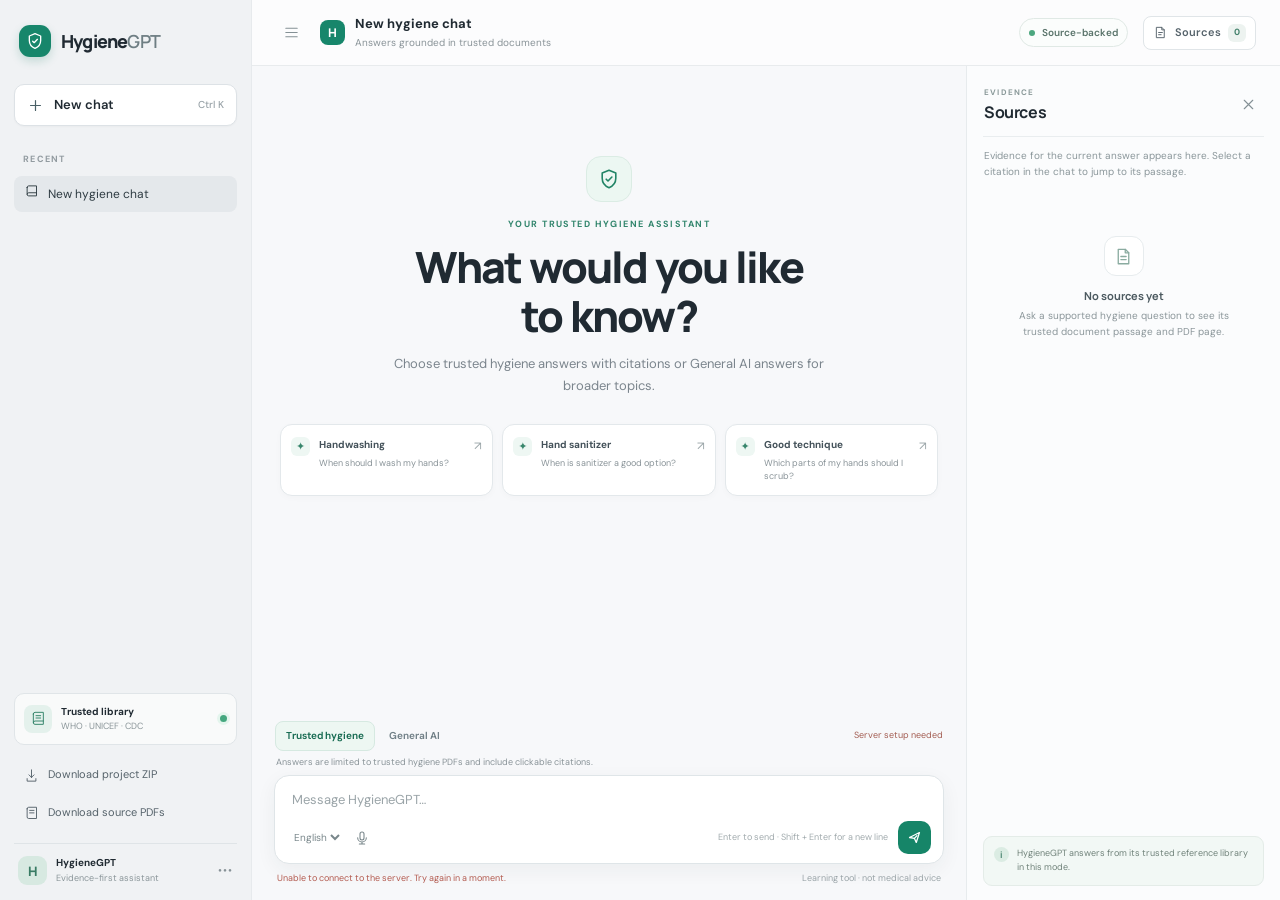
==== commit adf6ad58: "Add separate General AI chat mode" ====
--- a/frontend/index.html
+++ b/frontend/index.html
@@ -74,7 +74,7 @@
             <div><strong id="active-chat-title">New hygiene chat</strong><span>Answers grounded in trusted documents</span></div>
           </div>
           <div class="topbar-actions">
-            <span class="trust-pill"><span class="status-dot"></span> Source-backed</span>
+            <span class="trust-pill" id="mode-indicator"><span class="status-dot"></span> Source-backed</span>
             <button id="sources-toggle" class="sources-toggle" type="button" aria-expanded="true" aria-controls="sources-panel">
               <svg viewBox="0 0 24 24" aria-hidden="true"><path d="M6 3.75h8l4 4v12.5H6z"></path><path d="M14 3.75v4h4M9 12h6m-6 3.5h4"></path></svg>
               <span>Sources</span>
@@ -92,7 +92,7 @@
                 </div>
                 <p class="welcome-eyebrow">YOUR TRUSTED HYGIENE ASSISTANT</p>
                 <h1>What would you like<br class="desktop-break" /> to know?</h1>
-                <p class="welcome-copy">Ask in English or Tamil. HygieneGPT checks trusted guidance and shows you the exact passage behind its answer.</p>
+                <p class="welcome-copy" id="welcome-copy">Choose trusted hygiene answers with citations or General AI answers for broader topics.</p>
                 <div class="suggestions" aria-label="Suggested questions">
                   <button class="suggestion" type="button">
                     <span class="suggestion-icon" aria-hidden="true">✦</span>
@@ -116,8 +116,23 @@
             </div>
 
             <div class="composer-area">
+              <div class="answer-mode-bar">
+                <fieldset class="answer-mode-switch">
+                  <legend class="sr-only">Choose an answer mode</legend>
+                  <label class="answer-mode-option">
+                    <input type="radio" name="answer-mode" value="trusted" checked />
+                    <span>Trusted hygiene</span>
+                  </label>
+                  <label class="answer-mode-option">
+                    <input type="radio" name="answer-mode" value="general" />
+                    <span>General AI</span>
+                  </label>
+                </fieldset>
+                <span id="general-mode-status" class="mode-config-status">Checking server AI…</span>
+              </div>
+              <p id="mode-description" class="mode-description" aria-live="polite">Answers are limited to trusted hygiene PDFs and include clickable citations.</p>
               <form id="chat-form" class="composer">
-                <label class="sr-only" for="question-input">Ask a hygiene question</label>
+                <label class="sr-only" for="question-input">Ask your question</label>
                 <textarea id="question-input" rows="1" maxlength="1000" placeholder="Message HygieneGPT…" required></textarea>
                 <div class="composer-toolbar">
                   <div class="voice-controls">
@@ -138,7 +153,7 @@
               </form>
               <div class="composer-footer">
                 <span id="connection-status" class="connection-status" role="status">Connecting to the trusted library…</span>
-                <span class="fine-print">Learning tool · not medical advice</span>
+                <span class="fine-print" id="fine-print">Learning tool · not medical advice</span>
               </div>
             </div>
           </section>
@@ -153,7 +168,7 @@
                 <svg viewBox="0 0 24 24" aria-hidden="true"><path d="m6 6 12 12M18 6 6 18"></path></svg>
               </button>
             </div>
-            <p class="sources-description">Evidence for the current answer appears here. Select a citation in the chat to jump to its passage.</p>
+            <p class="sources-description" id="sources-description">Evidence for the current answer appears here. Select a citation in the chat to jump to its passage.</p>
             <div id="sources-list" class="sources-list">
               <div class="empty-sources">
                 <div class="empty-icon" aria-hidden="true">
@@ -165,7 +180,7 @@
             </div>
             <div class="source-note">
               <span class="note-icon" aria-hidden="true">i</span>
-              <p>HygieneGPT only answers from its reference library. If the documents do not cover a question, it should say so.</p>
+              <p id="source-note-text">HygieneGPT answers from its trusted reference library in this mode.</p>
             </div>
           </aside>
         </div>
--- a/frontend/styles.css
+++ b/frontend/styles.css
@@ -109,6 +109,18 @@
 .speak-answer svg { width: 14px; height: 14px; fill: none; stroke: currentColor; stroke-width: 1.6; stroke-linecap: round; stroke-linejoin: round; }
 .typing-indicator { color: #7c8a8e !important; font-size: 12px !important; }
 .typing-indicator::after { display: inline-block; content: ""; width: 15px; animation: dots 1.1s steps(4, end) infinite; }
+.answer-mode-bar { display: flex; align-items: center; justify-content: space-between; gap: 10px; margin: 0 1px 5px; }
+.answer-mode-switch { display: flex; gap: 3px; margin: 0; padding: 0; border: 0; }
+.answer-mode-option { position: relative; cursor: pointer; }
+.answer-mode-option input { position: absolute; width: 1px; height: 1px; opacity: 0; }
+.answer-mode-option span { display: block; padding: 6px 10px; border: 1px solid transparent; border-radius: 8px; color: #718087; font-size: 10px; font-weight: 650; }
+.answer-mode-option input:checked + span { border-color: #d6e9e1; background: #edf7f2; color: #176b52; }
+.answer-mode-option input:focus-visible + span { outline: 2px solid #65a98f; outline-offset: 2px; }
+.mode-config-status { color: #a35d52; font-size: 9px; text-align: right; }
+.mode-config-status.configured { color: #52816d; }
+.mode-description { margin: 0 2px 7px; color: #899398; font-size: 9px; line-height: 1.4; }
+.answer-mode-badge { margin-left: 7px; padding: 2px 6px; border-radius: 999px; background: #f0f1fa; color: #676398; font-size: 8px; font-weight: 650; }
+.trust-pill.general-mode { border-color: #e3e0f2; background: #f8f7fc; color: #676398; }
 .composer-area { width: min(850px, 100%); flex: 0 0 auto; margin: 0 auto; padding: 8px 22px 14px; }
 .composer { padding: 12px 12px 9px 15px; border: 1px solid #dfe5e8; border-radius: 15px; background: #fff; box-shadow: 0 6px 20px rgba(31, 48, 57, .055); transition: border-color .15s, box-shadow .15s; }
 .composer:focus-within { border-color: #9fc9b8; box-shadow: 0 0 0 3px rgba(44, 147, 109, .1), 0 6px 20px rgba(31, 48, 57, .055); }
@@ -195,3 +207,6 @@
   .composer-footer { align-items: flex-start; }
   .fine-print { max-width: 135px; }
 }
+
+.workspace.sources-collapsed { grid-template-columns: minmax(0, 1fr); }
+.workspace.sources-collapsed .sources-column { display: none; }
